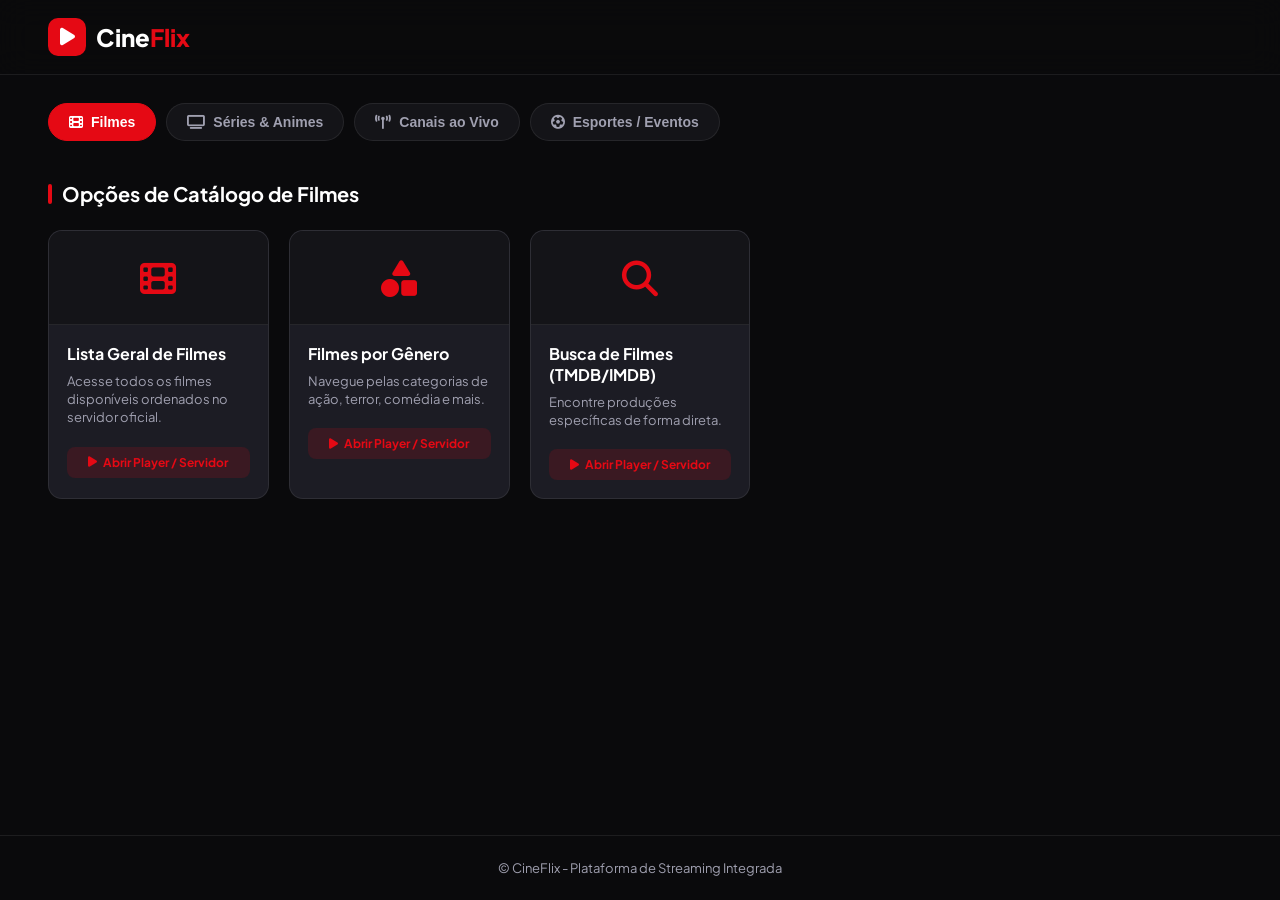
==== public/index.html @ 7e187c06 "Update index.html" ====
<!DOCTYPE html>
<html lang="pt-BR">
<head>
    <meta charset="UTF-8">
    <meta name="viewport" content="width=device-width, initial-scale=1.0">
    <title>CineFlix - Filmes, Séries e Canais</title>
    
    <link rel="preconnect" href="https://fonts.googleapis.com">
    <link rel="preconnect" href="https://fonts.gstatic.com" crossorigin>
    <link href="https://fonts.googleapis.com/css2?family=Plus+Jakarta+Sans:wght@300;400;500;600;700;800&display=swap" rel="stylesheet">
    <link rel="stylesheet" href="https://cdnjs.cloudflare.com/ajax/libs/font-awesome/6.4.0/css/all.min.css">

    <style>
        :root {
            --bg-primary: #0a0a0c;
            --bg-secondary: #141418;
            --bg-card: #1c1c24;
            --accent-red: #e50914;
            --text-main: #ffffff;
            --text-muted: #a0a0b0;
            --border-color: rgba(255, 255, 255, 0.08);
        }

        * { box-sizing: border-box; margin: 0; padding: 0; }

        body {
            font-family: 'Plus Jakarta Sans', sans-serif;
            background-color: var(--bg-primary);
            color: var(--text-main);
            min-height: 100vh;
            display: flex;
            flex-direction: column;
        }

        header {
            position: sticky;
            top: 0;
            z-index: 100;
            background: rgba(10, 10, 12, 0.9);
            backdrop-filter: blur(16px);
            border-bottom: 1px solid var(--border-color);
            padding: 16px 24px;
            display: flex;
            flex-direction: column;
            gap: 16px;
        }

        @media (min-width: 768px) {
            header { flex-direction: row; align-items: center; justify-content: space-between; padding: 18px 48px; }
        }

        .logo-container { display: flex; align-items: center; gap: 10px; cursor: pointer; }
        .logo-icon {
            background: var(--accent-red); color: white; width: 38px; height: 38px;
            border-radius: 10px; display: flex; align-items: center; justify-content: center; font-size: 20px;
        }
        .logo-text { font-size: 24px; font-weight: 800; color: #fff; }
        .logo-text span { color: var(--accent-red); }

        .nav-tabs-wrapper { padding: 20px 24px 0 24px; }
        @media (min-width: 768px) { .nav-tabs-wrapper { padding: 28px 48px 0 48px; } }

        .nav-tabs { display: flex; gap: 10px; overflow-x: auto; padding-bottom: 8px; scrollbar-width: none; }
        .tab-btn {
            background: var(--bg-secondary); border: 1px solid var(--border-color);
            color: var(--text-muted); padding: 10px 20px; border-radius: 30px;
            font-size: 14px; font-weight: 600; cursor: pointer; white-space: nowrap;
            display: flex; align-items: center; gap: 8px; transition: 0.2s;
        }
        .tab-btn:hover, .tab-btn.active { background: var(--accent-red); color: #fff; border-color: var(--accent-red); }

        main { flex: 1; padding: 24px; }
        @media (min-width: 768px) { main { padding: 32px 48px; } }

        .section-title { font-size: 20px; font-weight: 700; margin-bottom: 24px; display: flex; align-items: center; gap: 10px; }
        .section-title::before { content: ''; width: 4px; height: 20px; background: var(--accent-red); border-radius: 4px; }

        .content-grid { display: grid; grid-template-columns: repeat(auto-fill, minmax(220px, 1fr)); gap: 20px; }

        .player-card {
            background: var(--bg-card); border-radius: 14px; overflow: hidden;
            border: 1px solid var(--border-color); display: flex; flex-direction: column;
            text-decoration: none; transition: 0.3s;
        }
        .player-card:hover { transform: translateY(-6px); border-color: rgba(229, 9, 20, 0.5); box-shadow: 0 10px 25px rgba(229, 9, 20, 0.2); }

        .card-header-icon {
            background: var(--bg-secondary); padding: 24px; text-align: center;
            font-size: 36px; color: var(--accent-red); border-bottom: 1px solid var(--border-color);
        }

        .card-body { padding: 18px; display: flex; flex-direction: column; gap: 8px; flex: 1; }
        .card-title { font-size: 16px; font-weight: 700; color: #fff; }
        .card-desc { font-size: 13px; color: var(--text-muted); line-height: 1.4; }
        
        .action-badge {
            margin-top: 12px; background: rgba(229, 9, 20, 0.15); color: var(--accent-red);
            font-size: 12px; font-weight: 700; padding: 8px 12px; border-radius: 8px;
            text-align: center; display: flex; align-items: center; justify-content: center; gap: 6px;
        }

        footer { border-top: 1px solid var(--border-color); padding: 24px; text-align: center; color: var(--text-muted); font-size: 13px; }
    </style>
</head>
<body>

    <header>
        <div class="logo-container" onclick="mudarSecao('filmes')">
            <div class="logo-icon"><i class="fa-solid fa-play"></i></div>
            <div class="logo-text">Cine<span>Flix</span></div>
        </div>
    </header>

    <div class="nav-tabs-wrapper">
        <div class="nav-tabs">
            <button class="tab-btn active" id="btn-filmes" onclick="mudarSecao('filmes')"><i class="fa-solid fa-film"></i> Filmes</button>
            <button class="tab-btn" id="btn-series" onclick="mudarSecao('series')"><i class="fa-solid fa-tv"></i> Séries & Animes</button>
            <button class="tab-btn" id="btn-canais" onclick="mudarSecao('canais')"><i class="fa-solid fa-tower-broadcast"></i> Canais ao Vivo</button>
            <button class="tab-btn" id="btn-esportes" onclick="mudarSecao('esportes')"><i class="fa-solid fa-futbol"></i> Esportes / Eventos</button>
        </div>
    </div>

    <main>
        <h2 class="section-title" id="sectionTitle">Escolha o Catálogo de Filmes</h2>
        <div class="content-grid" id="gridContainer"></div>
    </main>

    <footer>
        <p>&copy; CineFlix - Plataforma de Streaming Integrada</p>
    </footer>

    <script>
        const dadosSite = {
            'filmes': [
                { titulo: "Lista Geral de Filmes", desc: "Acesse todos os filmes disponíveis ordenados no servidor oficial.", url: "https://superflixapi.pro/lista?category=filme", icone: "fa-film" },
                { titulo: "Filmes por Gênero", desc: "Navegue pelas categorias de ação, terror, comédia e mais.", url: "https://superflixapi.pro/lista?category=filme&type=generos", icone: "fa-shapes" },
                { titulo: "Busca de Filmes (TMDB/IMDB)", desc: "Encontre produções específicas de forma direta.", url: "https://superflixapi.pro/lista?category=pesquisa&q=filme", icone: "fa-magnifying-glass" }
            ],
            'series': [
                { titulo: "Lista Geral de Séries", desc: "Explore todas as séries e temporadas atualizadas.", url: "https://superflixapi.pro/lista?category=serie", icone: "fa-tv" },
                { titulo: "Catálogo de Animes", desc: "Os melhores animes com player integrado e episódios.", url: "https://superflixapi.pro/lista?category=anime", icone: "fa-dragon" },
                { titulo: "Doramas", desc: "Acesse a lista completa de doramas asiáticos.", url: "https://superflixapi.pro/lista?category=dorama", icone: "fa-masks-theater" }
            ],
            'canais': [
                { titulo: "Canais de TV ao Vivo", desc: "Grade completa de canais abertos e fechados.", url: "https://superflixapi.pro/lista?category=canais", icone: "fa-tower-broadcast" },
                { titulo: "Guia de Programação (XMLTV)", desc: "Confira o que está passando na grade atual.", url: "https://superflixapi.pro/lista?category=guia", icone: "fa-calendar-days" }
            ],
            'esportes': [
                { titulo: "Eventos Esportivos Ao Vivo", desc: "Futebol, campeonatos e partidas em tempo real com múltiplos players.", url: "https://superflixapi.pro/lista?category=eventos", icone: "fa-futbol" }
            ]
        };

        function mudarSecao(secao) {
            document.querySelectorAll('.tab-btn').forEach(b => b.classList.remove('active'));
            document.getElementById(`btn-${secao}`).classList.add('active');

            const grid = document.getElementById('gridContainer');
            const titulosSecao = {
                'filmes': 'Opções de Catálogo de Filmes',
                'series': 'Opções de Séries, Animes e Doramas',
                'canais': 'Opções de Canais de TV',
                'esportes': 'Opções de Esportes e Eventos'
            };
            
            document.getElementById('sectionTitle').innerText = titulosSecao[secao];
            grid.innerHTML = '';

            const lista = dadosSite[secao] || [];
            lista.forEach(item => {
                const card = document.createElement('a');
                card.className = 'player-card';
                card.href = item.url;
                card.target = '_blank';
                card.innerHTML = `
                    <div class="card-header-icon"><i class="fa-solid ${item.icone}"></i></div>
                    <div class="card-body">
                        <div class="card-title">${item.titulo}</div>
                        <div class="card-desc">${item.desc}</div>
                        <div class="action-badge"><i class="fa-solid fa-play"></i> Abrir Player / Servidor</div>
                    </div>
                `;
                grid.appendChild(card);
            });
        }

        mudarSecao('filmes');
    </script>
</body>
</html>
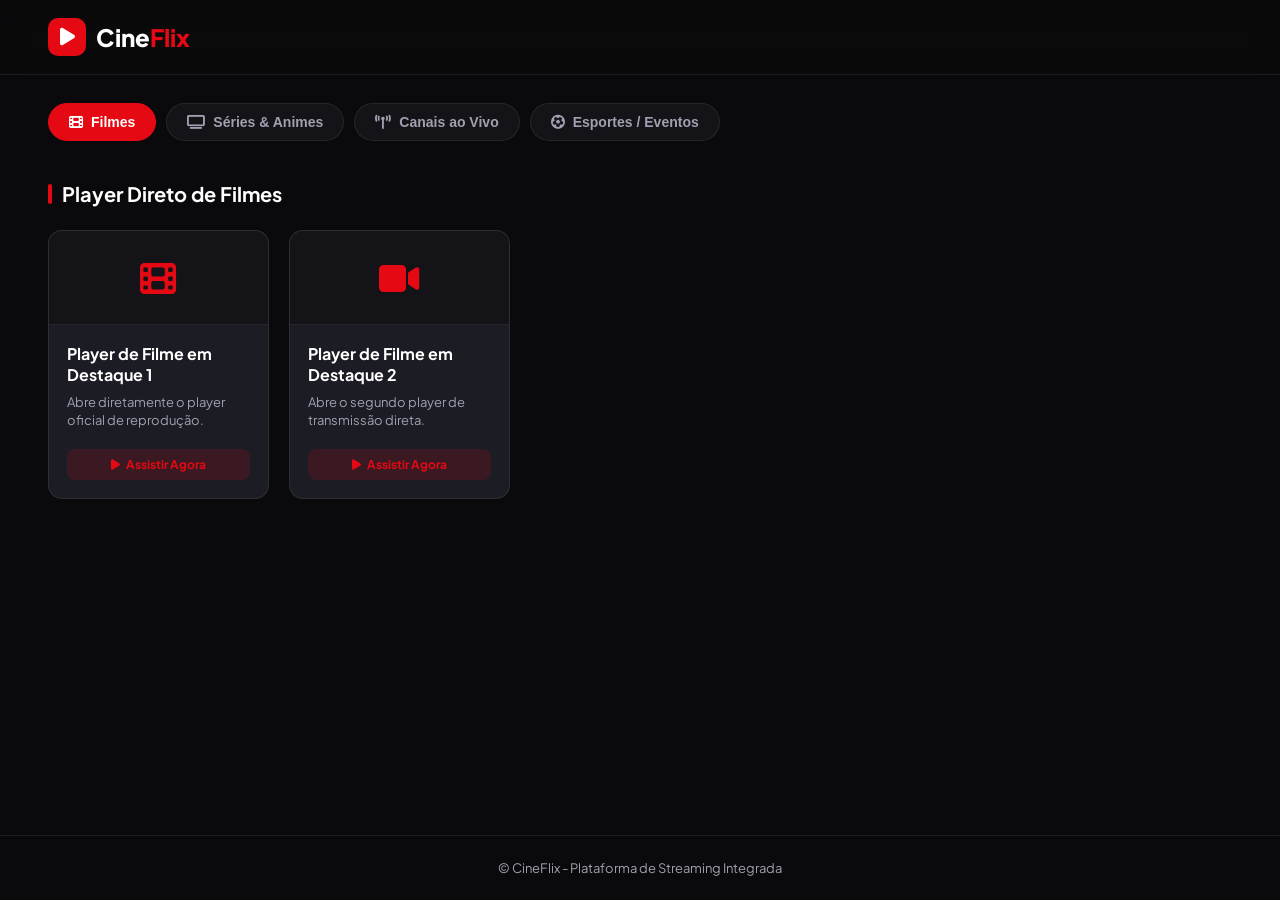
==== commit b1af231a: "Update index.html" ====
--- a/public/index.html
+++ b/public/index.html
@@ -121,7 +121,7 @@
     </div>
 
     <main>
-        <h2 class="section-title" id="sectionTitle">Escolha o Catálogo de Filmes</h2>
+        <h2 class="section-title" id="sectionTitle">Player Direto de Filmes</h2>
         <div class="content-grid" id="gridContainer"></div>
     </main>
 
@@ -132,21 +132,17 @@
     <script>
         const dadosSite = {
             'filmes': [
-                { titulo: "Lista Geral de Filmes", desc: "Acesse todos os filmes disponíveis ordenados no servidor oficial.", url: "https://superflixapi.pro/lista?category=filme", icone: "fa-film" },
-                { titulo: "Filmes por Gênero", desc: "Navegue pelas categorias de ação, terror, comédia e mais.", url: "https://superflixapi.pro/lista?category=filme&type=generos", icone: "fa-shapes" },
-                { titulo: "Busca de Filmes (TMDB/IMDB)", desc: "Encontre produções específicas de forma direta.", url: "https://superflixapi.pro/lista?category=pesquisa&q=filme", icone: "fa-magnifying-glass" }
+                { titulo: "Player de Filme em Destaque 1", desc: "Abre diretamente o player oficial de reprodução.", url: "https://superflixapi.pro/filme/tt0068646", icone: "fa-film" },
+                { titulo: "Player de Filme em Destaque 2", desc: "Abre o segundo player de transmissão direta.", url: "https://superflixapi.pro/filme/tt0111161", icone: "fa-video" }
             ],
             'series': [
-                { titulo: "Lista Geral de Séries", desc: "Explore todas as séries e temporadas atualizadas.", url: "https://superflixapi.pro/lista?category=serie", icone: "fa-tv" },
-                { titulo: "Catálogo de Animes", desc: "Os melhores animes com player integrado e episódios.", url: "https://superflixapi.pro/lista?category=anime", icone: "fa-dragon" },
-                { titulo: "Doramas", desc: "Acesse a lista completa de doramas asiáticos.", url: "https://superflixapi.pro/lista?category=dorama", icone: "fa-masks-theater" }
+                { titulo: "Player de Série / Episódio", desc: "Abre o player unificado de séries e temporadas.", url: "https://superflixapi.pro/serie/1396/1/1", icone: "fa-tv" }
             ],
             'canais': [
-                { titulo: "Canais de TV ao Vivo", desc: "Grade completa de canais abertos e fechados.", url: "https://superflixapi.pro/lista?category=canais", icone: "fa-tower-broadcast" },
-                { titulo: "Guia de Programação (XMLTV)", desc: "Confira o que está passando na grade atual.", url: "https://superflixapi.pro/lista?category=guia", icone: "fa-calendar-days" }
+                { titulo: "Canais ao Vivo (Acesso Direto)", desc: "Acessa a interface de transmissão ao vivo.", url: "https://superflixapi.pro/canal/1", icone: "fa-tower-broadcast" }
             ],
             'esportes': [
-                { titulo: "Eventos Esportivos Ao Vivo", desc: "Futebol, campeonatos e partidas em tempo real com múltiplos players.", url: "https://superflixapi.pro/lista?category=eventos", icone: "fa-futbol" }
+                { titulo: "Eventos Esportivos", desc: "Acessa a agenda de partidas e eventos ao vivo.", url: "https://superflixapi.pro/lista?category=eventos", icone: "fa-futbol" }
             ]
         };
 
@@ -156,10 +152,10 @@
 
             const grid = document.getElementById('gridContainer');
             const titulosSecao = {
-                'filmes': 'Opções de Catálogo de Filmes',
-                'series': 'Opções de Séries, Animes e Doramas',
-                'canais': 'Opções de Canais de TV',
-                'esportes': 'Opções de Esportes e Eventos'
+                'filmes': 'Player Direto de Filmes',
+                'series': 'Player Direto de Séries',
+                'canais': 'Player de Canais de TV',
+                'esportes': 'Transmissões e Esportes'
             };
             
             document.getElementById('sectionTitle').innerText = titulosSecao[secao];
@@ -176,7 +172,7 @@
                     <div class="card-body">
                         <div class="card-title">${item.titulo}</div>
                         <div class="card-desc">${item.desc}</div>
-                        <div class="action-badge"><i class="fa-solid fa-play"></i> Abrir Player / Servidor</div>
+                        <div class="action-badge"><i class="fa-solid fa-play"></i> Assistir Agora</div>
                     </div>
                 `;
                 grid.appendChild(card);
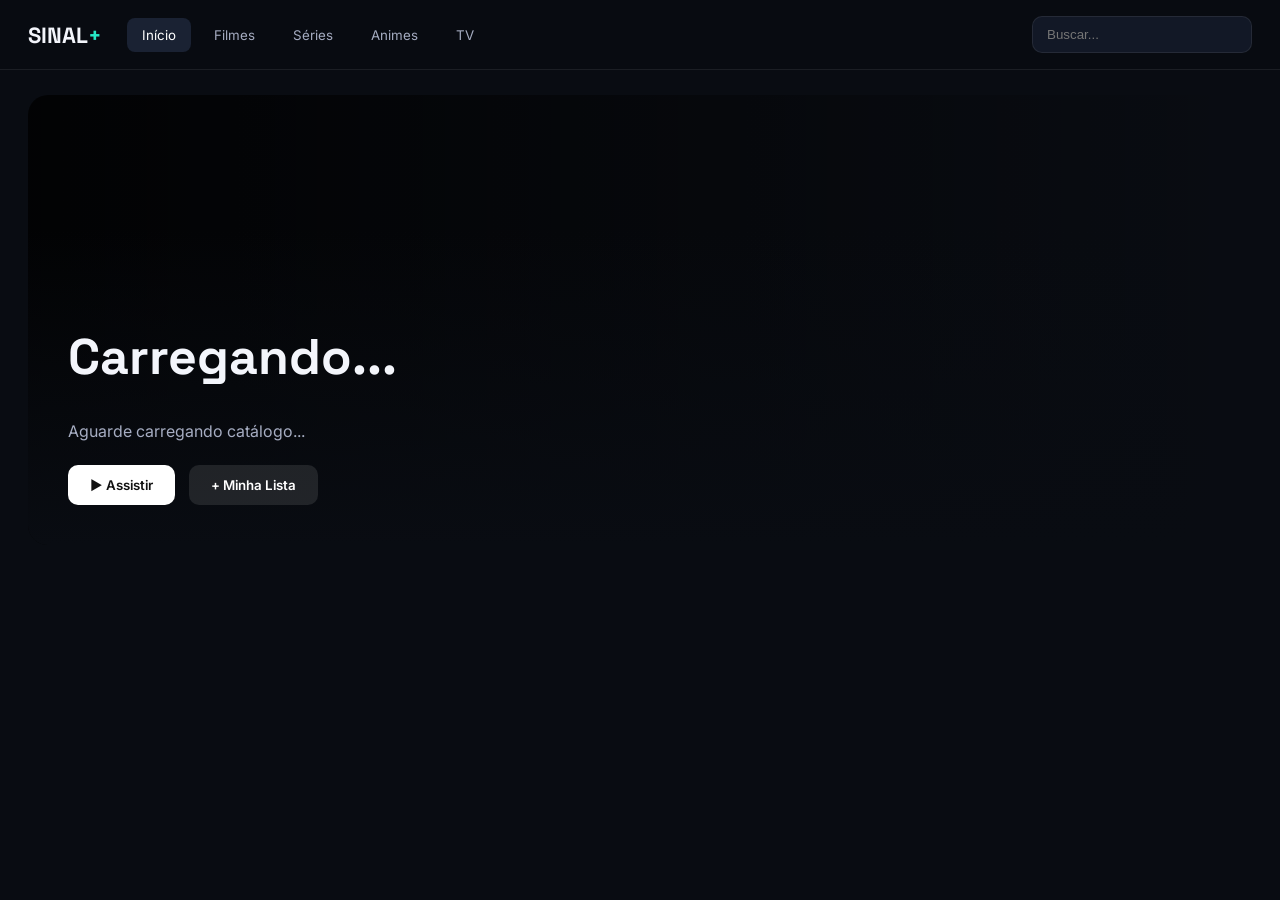
==== commit c099ef02: "Update index.html" ====
--- a/public/index.html
+++ b/public/index.html
@@ -1,185 +1,309 @@
 <!DOCTYPE html>
 <html lang="pt-BR">
 <head>
-    <meta charset="UTF-8">
-    <meta name="viewport" content="width=device-width, initial-scale=1.0">
-    <title>CineFlix - Filmes, Séries e Canais</title>
-    
-    <link rel="preconnect" href="https://fonts.googleapis.com">
-    <link rel="preconnect" href="https://fonts.gstatic.com" crossorigin>
-    <link href="https://fonts.googleapis.com/css2?family=Plus+Jakarta+Sans:wght@300;400;500;600;700;800&display=swap" rel="stylesheet">
-    <link rel="stylesheet" href="https://cdnjs.cloudflare.com/ajax/libs/font-awesome/6.4.0/css/all.min.css">
-
-    <style>
-        :root {
-            --bg-primary: #0a0a0c;
-            --bg-secondary: #141418;
-            --bg-card: #1c1c24;
-            --accent-red: #e50914;
-            --text-main: #ffffff;
-            --text-muted: #a0a0b0;
-            --border-color: rgba(255, 255, 255, 0.08);
-        }
-
-        * { box-sizing: border-box; margin: 0; padding: 0; }
-
-        body {
-            font-family: 'Plus Jakarta Sans', sans-serif;
-            background-color: var(--bg-primary);
-            color: var(--text-main);
-            min-height: 100vh;
-            display: flex;
-            flex-direction: column;
-        }
-
-        header {
-            position: sticky;
-            top: 0;
-            z-index: 100;
-            background: rgba(10, 10, 12, 0.9);
-            backdrop-filter: blur(16px);
-            border-bottom: 1px solid var(--border-color);
-            padding: 16px 24px;
-            display: flex;
-            flex-direction: column;
-            gap: 16px;
-        }
-
-        @media (min-width: 768px) {
-            header { flex-direction: row; align-items: center; justify-content: space-between; padding: 18px 48px; }
-        }
-
-        .logo-container { display: flex; align-items: center; gap: 10px; cursor: pointer; }
-        .logo-icon {
-            background: var(--accent-red); color: white; width: 38px; height: 38px;
-            border-radius: 10px; display: flex; align-items: center; justify-content: center; font-size: 20px;
-        }
-        .logo-text { font-size: 24px; font-weight: 800; color: #fff; }
-        .logo-text span { color: var(--accent-red); }
-
-        .nav-tabs-wrapper { padding: 20px 24px 0 24px; }
-        @media (min-width: 768px) { .nav-tabs-wrapper { padding: 28px 48px 0 48px; } }
-
-        .nav-tabs { display: flex; gap: 10px; overflow-x: auto; padding-bottom: 8px; scrollbar-width: none; }
-        .tab-btn {
-            background: var(--bg-secondary); border: 1px solid var(--border-color);
-            color: var(--text-muted); padding: 10px 20px; border-radius: 30px;
-            font-size: 14px; font-weight: 600; cursor: pointer; white-space: nowrap;
-            display: flex; align-items: center; gap: 8px; transition: 0.2s;
-        }
-        .tab-btn:hover, .tab-btn.active { background: var(--accent-red); color: #fff; border-color: var(--accent-red); }
-
-        main { flex: 1; padding: 24px; }
-        @media (min-width: 768px) { main { padding: 32px 48px; } }
-
-        .section-title { font-size: 20px; font-weight: 700; margin-bottom: 24px; display: flex; align-items: center; gap: 10px; }
-        .section-title::before { content: ''; width: 4px; height: 20px; background: var(--accent-red); border-radius: 4px; }
-
-        .content-grid { display: grid; grid-template-columns: repeat(auto-fill, minmax(220px, 1fr)); gap: 20px; }
-
-        .player-card {
-            background: var(--bg-card); border-radius: 14px; overflow: hidden;
-            border: 1px solid var(--border-color); display: flex; flex-direction: column;
-            text-decoration: none; transition: 0.3s;
-        }
-        .player-card:hover { transform: translateY(-6px); border-color: rgba(229, 9, 20, 0.5); box-shadow: 0 10px 25px rgba(229, 9, 20, 0.2); }
-
-        .card-header-icon {
-            background: var(--bg-secondary); padding: 24px; text-align: center;
-            font-size: 36px; color: var(--accent-red); border-bottom: 1px solid var(--border-color);
-        }
-
-        .card-body { padding: 18px; display: flex; flex-direction: column; gap: 8px; flex: 1; }
-        .card-title { font-size: 16px; font-weight: 700; color: #fff; }
-        .card-desc { font-size: 13px; color: var(--text-muted); line-height: 1.4; }
-        
-        .action-badge {
-            margin-top: 12px; background: rgba(229, 9, 20, 0.15); color: var(--accent-red);
-            font-size: 12px; font-weight: 700; padding: 8px 12px; border-radius: 8px;
-            text-align: center; display: flex; align-items: center; justify-content: center; gap: 6px;
-        }
-
-        footer { border-top: 1px solid var(--border-color); padding: 24px; text-align: center; color: var(--text-muted); font-size: 13px; }
-    </style>
+<meta charset="UTF-8">
+<meta name="viewport" content="width=device-width, initial-scale=1.0">
+
+<title>SINAL+ Streaming</title>
+
+<link href="https://fonts.googleapis.com/css2?family=Inter:wght@400;500;600;700&family=Space+Grotesk:wght@600;700&display=swap" rel="stylesheet">
+
+<style>
+:root{
+--bg:#090c12;
+--surface:#121826;
+--surface2:#1a2233;
+--text:#f3f5fb;
+--muted:#a6adc2;
+--violet:#7b61ff;
+--cyan:#26e8c5;
+--red:#ff4d5e;
+}
+
+*{
+box-sizing:border-box;
+margin:0;
+padding:0;
+}
+
+body{
+background:var(--bg);
+color:var(--text);
+font-family:Inter,sans-serif;
+min-height:100vh;
+overflow-x:hidden;
+}
+
+button{
+cursor:pointer;
+border:0;
+font-family:inherit;
+}
+
+header{
+height:70px;
+display:flex;
+align-items:center;
+padding:0 28px;
+gap:25px;
+position:sticky;
+top:0;
+z-index:20;
+background:rgba(9,12,18,.85);
+backdrop-filter:blur(15px);
+border-bottom:1px solid rgba(255,255,255,.08);
+}
+
+.logo{
+font-family:Space Grotesk;
+font-size:22px;
+font-weight:700;
+}
+
+.logo span{
+color:var(--cyan);
+}
+
+nav{
+display:flex;
+gap:8px;
+flex:1;
+}
+
+.tab{
+background:none;
+color:var(--muted);
+padding:9px 15px;
+border-radius:8px;
+}
+
+.tab.active,
+.tab:hover{
+background:var(--surface2);
+color:white;
+}
+
+.search{
+width:220px;
+background:var(--surface);
+border:1px solid rgba(255,255,255,.08);
+padding:10px 14px;
+border-radius:10px;
+color:white;
+outline:none;
+}
+
+
+.hero{
+margin:25px 28px;
+height:450px;
+border-radius:20px;
+overflow:hidden;
+position:relative;
+background-size:cover;
+background-position:center;
+display:flex;
+align-items:end;
+}
+
+.hero::after{
+content:"";
+position:absolute;
+inset:0;
+background:
+linear-gradient(0deg,var(--bg),transparent 70%),
+linear-gradient(90deg,rgba(0,0,0,.8),transparent);
+}
+
+.hero-content{
+position:relative;
+z-index:2;
+padding:40px;
+max-width:650px;
+}
+
+.hero h1{
+font-family:Space Grotesk;
+font-size:50px;
+margin-bottom:15px;
+}
+
+.meta{
+color:var(--muted);
+display:flex;
+gap:12px;
+margin-bottom:15px;
+}
+
+.description{
+color:var(--muted);
+line-height:1.6;
+}
+
+.btn{
+margin-top:20px;
+padding:12px 22px;
+border-radius:10px;
+font-weight:600;
+}
+
+.play{
+background:white;
+color:#111;
+}
+
+.info{
+background:rgba(255,255,255,.1);
+color:white;
+margin-left:10px;
+}
+
+
+.section{
+margin-top:35px;
+}
+
+.title{
+font-size:20px;
+font-weight:600;
+padding:0 28px;
+margin-bottom:15px;
+}
+
+
+.row{
+display:flex;
+gap:16px;
+overflow-x:auto;
+padding:0 28px;
+}
+
+
+.card{
+min-width:150px;
+height:225px;
+border-radius:12px;
+overflow:hidden;
+background:var(--surface);
+position:relative;
+cursor:pointer;
+transition:.25s;
+background-size:cover;
+background-position:center;
+}
+
+.card:hover{
+transform:translateY(-7px);
+}
+
+
+.card-info{
+position:absolute;
+bottom:0;
+width:100%;
+padding:12px;
+background:linear-gradient(transparent,rgba(0,0,0,.9));
+}
+
+.card h3{
+font-size:14px;
+}
+
+
+.badge{
+position:absolute;
+top:10px;
+left:10px;
+background:rgba(0,0,0,.6);
+padding:4px 8px;
+border-radius:6px;
+font-size:11px;
+}
+
+
+@media(max-width:700px){
+
+header{
+padding:0 15px;
+}
+
+.logo{
+display:none;
+}
+
+.search{
+width:130px;
+}
+
+.hero{
+margin:15px;
+height:360px;
+}
+
+.hero h1{
+font-size:35px;
+}
+
+.hero-content{
+padding:25px;
+}
+
+.card{
+min-width:120px;
+height:180px;
+}
+
+}
+</style>
+
 </head>
+
 <body>
 
-    <header>
-        <div class="logo-container" onclick="mudarSecao('filmes')">
-            <div class="logo-icon"><i class="fa-solid fa-play"></i></div>
-            <div class="logo-text">Cine<span>Flix</span></div>
-        </div>
-    </header>
-
-    <div class="nav-tabs-wrapper">
-        <div class="nav-tabs">
-            <button class="tab-btn active" id="btn-filmes" onclick="mudarSecao('filmes')"><i class="fa-solid fa-film"></i> Filmes</button>
-            <button class="tab-btn" id="btn-series" onclick="mudarSecao('series')"><i class="fa-solid fa-tv"></i> Séries & Animes</button>
-            <button class="tab-btn" id="btn-canais" onclick="mudarSecao('canais')"><i class="fa-solid fa-tower-broadcast"></i> Canais ao Vivo</button>
-            <button class="tab-btn" id="btn-esportes" onclick="mudarSecao('esportes')"><i class="fa-solid fa-futbol"></i> Esportes / Eventos</button>
-        </div>
-    </div>
-
-    <main>
-        <h2 class="section-title" id="sectionTitle">Player Direto de Filmes</h2>
-        <div class="content-grid" id="gridContainer"></div>
-    </main>
-
-    <footer>
-        <p>&copy; CineFlix - Plataforma de Streaming Integrada</p>
-    </footer>
-
-    <script>
-        const dadosSite = {
-            'filmes': [
-                { titulo: "Player de Filme em Destaque 1", desc: "Abre diretamente o player oficial de reprodução.", url: "https://superflixapi.pro/filme/tt0068646", icone: "fa-film" },
-                { titulo: "Player de Filme em Destaque 2", desc: "Abre o segundo player de transmissão direta.", url: "https://superflixapi.pro/filme/tt0111161", icone: "fa-video" }
-            ],
-            'series': [
-                { titulo: "Player de Série / Episódio", desc: "Abre o player unificado de séries e temporadas.", url: "https://superflixapi.pro/serie/1396/1/1", icone: "fa-tv" }
-            ],
-            'canais': [
-                { titulo: "Canais ao Vivo (Acesso Direto)", desc: "Acessa a interface de transmissão ao vivo.", url: "https://superflixapi.pro/canal/1", icone: "fa-tower-broadcast" }
-            ],
-            'esportes': [
-                { titulo: "Eventos Esportivos", desc: "Acessa a agenda de partidas e eventos ao vivo.", url: "https://superflixapi.pro/lista?category=eventos", icone: "fa-futbol" }
-            ]
-        };
-
-        function mudarSecao(secao) {
-            document.querySelectorAll('.tab-btn').forEach(b => b.classList.remove('active'));
-            document.getElementById(`btn-${secao}`).classList.add('active');
-
-            const grid = document.getElementById('gridContainer');
-            const titulosSecao = {
-                'filmes': 'Player Direto de Filmes',
-                'series': 'Player Direto de Séries',
-                'canais': 'Player de Canais de TV',
-                'esportes': 'Transmissões e Esportes'
-            };
-            
-            document.getElementById('sectionTitle').innerText = titulosSecao[secao];
-            grid.innerHTML = '';
-
-            const lista = dadosSite[secao] || [];
-            lista.forEach(item => {
-                const card = document.createElement('a');
-                card.className = 'player-card';
-                card.href = item.url;
-                card.target = '_blank';
-                card.innerHTML = `
-                    <div class="card-header-icon"><i class="fa-solid ${item.icone}"></i></div>
-                    <div class="card-body">
-                        <div class="card-title">${item.titulo}</div>
-                        <div class="card-desc">${item.desc}</div>
-                        <div class="action-badge"><i class="fa-solid fa-play"></i> Assistir Agora</div>
-                    </div>
-                `;
-                grid.appendChild(card);
-            });
-        }
-
-        mudarSecao('filmes');
-    </script>
-</body>
-</html>
+<header>
+
+<div class="logo">
+SINAL<span>+</span>
+</div>
+
+<nav>
+<button class="tab active">Início</button>
+<button class="tab">Filmes</button>
+<button class="tab">Séries</button>
+<button class="tab">Animes</button>
+<button class="tab">TV</button>
+</nav>
+
+<input class="search" placeholder="Buscar...">
+
+</header>
+
+
+<section class="hero" id="hero">
+
+<div class="hero-content">
+
+<h1 id="heroTitle">
+Carregando...
+</h1>
+
+<div class="meta" id="heroMeta"></div>
+
+<p class="description" id="heroDesc">
+Aguarde carregando catálogo...
+</p>
+
+<button class="btn play">
+▶ Assistir
+</button>
+
+<button class="btn info">
++ Minha Lista
+</button>
+
+</div>
+
+</section>
+
+
+<main id="content"></main>
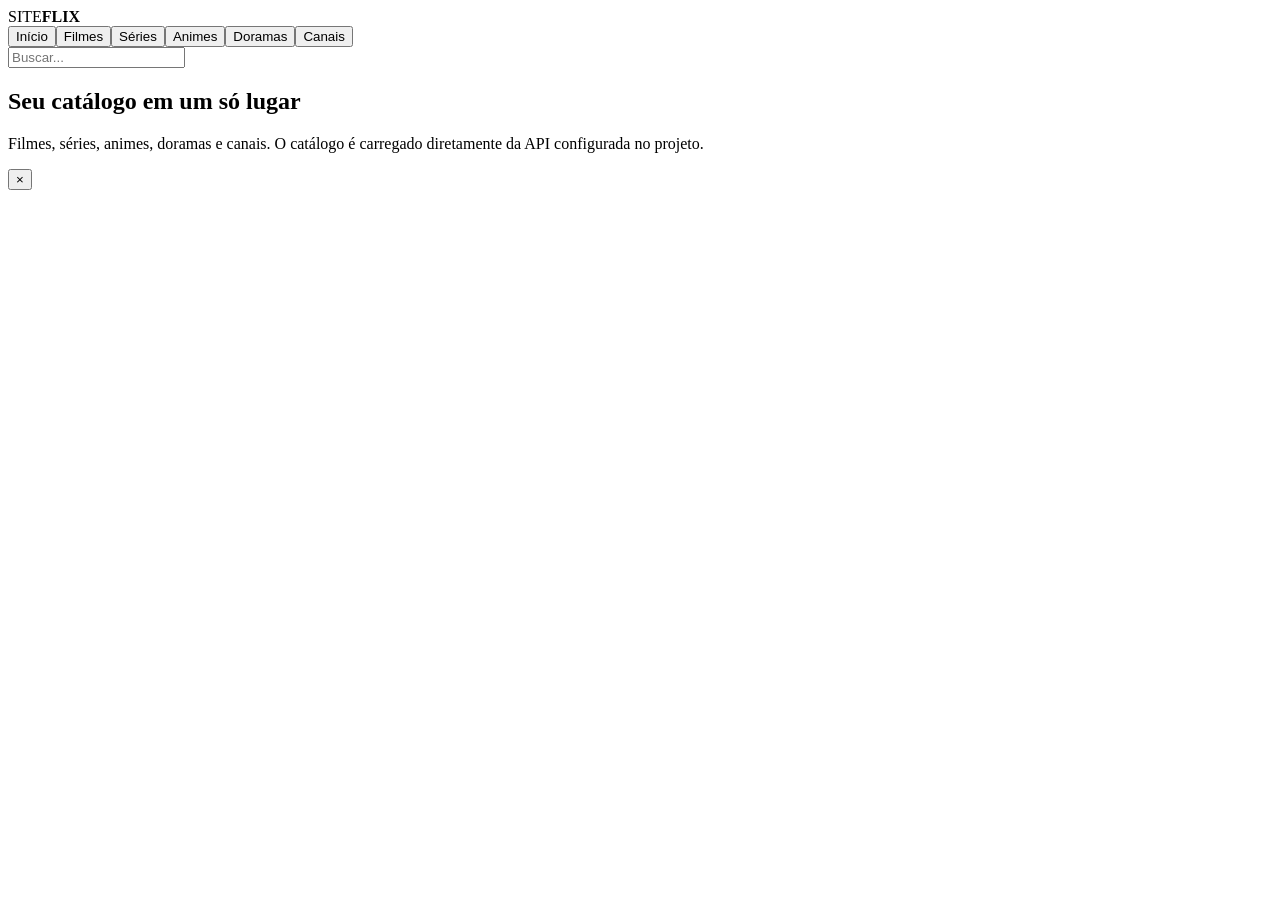
==== commit ac64193c: "fix: rebuild catalog frontend and API integration" ====
--- a/public/index.html
+++ b/public/index.html
@@ -1,309 +1 @@
-<!DOCTYPE html>
-<html lang="pt-BR">
-<head>
-<meta charset="UTF-8">
-<meta name="viewport" content="width=device-width, initial-scale=1.0">
-
-<title>SINAL+ Streaming</title>
-
-<link href="https://fonts.googleapis.com/css2?family=Inter:wght@400;500;600;700&family=Space+Grotesk:wght@600;700&display=swap" rel="stylesheet">
-
-<style>
-:root{
---bg:#090c12;
---surface:#121826;
---surface2:#1a2233;
---text:#f3f5fb;
---muted:#a6adc2;
---violet:#7b61ff;
---cyan:#26e8c5;
---red:#ff4d5e;
-}
-
-*{
-box-sizing:border-box;
-margin:0;
-padding:0;
-}
-
-body{
-background:var(--bg);
-color:var(--text);
-font-family:Inter,sans-serif;
-min-height:100vh;
-overflow-x:hidden;
-}
-
-button{
-cursor:pointer;
-border:0;
-font-family:inherit;
-}
-
-header{
-height:70px;
-display:flex;
-align-items:center;
-padding:0 28px;
-gap:25px;
-position:sticky;
-top:0;
-z-index:20;
-background:rgba(9,12,18,.85);
-backdrop-filter:blur(15px);
-border-bottom:1px solid rgba(255,255,255,.08);
-}
-
-.logo{
-font-family:Space Grotesk;
-font-size:22px;
-font-weight:700;
-}
-
-.logo span{
-color:var(--cyan);
-}
-
-nav{
-display:flex;
-gap:8px;
-flex:1;
-}
-
-.tab{
-background:none;
-color:var(--muted);
-padding:9px 15px;
-border-radius:8px;
-}
-
-.tab.active,
-.tab:hover{
-background:var(--surface2);
-color:white;
-}
-
-.search{
-width:220px;
-background:var(--surface);
-border:1px solid rgba(255,255,255,.08);
-padding:10px 14px;
-border-radius:10px;
-color:white;
-outline:none;
-}
-
-
-.hero{
-margin:25px 28px;
-height:450px;
-border-radius:20px;
-overflow:hidden;
-position:relative;
-background-size:cover;
-background-position:center;
-display:flex;
-align-items:end;
-}
-
-.hero::after{
-content:"";
-position:absolute;
-inset:0;
-background:
-linear-gradient(0deg,var(--bg),transparent 70%),
-linear-gradient(90deg,rgba(0,0,0,.8),transparent);
-}
-
-.hero-content{
-position:relative;
-z-index:2;
-padding:40px;
-max-width:650px;
-}
-
-.hero h1{
-font-family:Space Grotesk;
-font-size:50px;
-margin-bottom:15px;
-}
-
-.meta{
-color:var(--muted);
-display:flex;
-gap:12px;
-margin-bottom:15px;
-}
-
-.description{
-color:var(--muted);
-line-height:1.6;
-}
-
-.btn{
-margin-top:20px;
-padding:12px 22px;
-border-radius:10px;
-font-weight:600;
-}
-
-.play{
-background:white;
-color:#111;
-}
-
-.info{
-background:rgba(255,255,255,.1);
-color:white;
-margin-left:10px;
-}
-
-
-.section{
-margin-top:35px;
-}
-
-.title{
-font-size:20px;
-font-weight:600;
-padding:0 28px;
-margin-bottom:15px;
-}
-
-
-.row{
-display:flex;
-gap:16px;
-overflow-x:auto;
-padding:0 28px;
-}
-
-
-.card{
-min-width:150px;
-height:225px;
-border-radius:12px;
-overflow:hidden;
-background:var(--surface);
-position:relative;
-cursor:pointer;
-transition:.25s;
-background-size:cover;
-background-position:center;
-}
-
-.card:hover{
-transform:translateY(-7px);
-}
-
-
-.card-info{
-position:absolute;
-bottom:0;
-width:100%;
-padding:12px;
-background:linear-gradient(transparent,rgba(0,0,0,.9));
-}
-
-.card h3{
-font-size:14px;
-}
-
-
-.badge{
-position:absolute;
-top:10px;
-left:10px;
-background:rgba(0,0,0,.6);
-padding:4px 8px;
-border-radius:6px;
-font-size:11px;
-}
-
-
-@media(max-width:700px){
-
-header{
-padding:0 15px;
-}
-
-.logo{
-display:none;
-}
-
-.search{
-width:130px;
-}
-
-.hero{
-margin:15px;
-height:360px;
-}
-
-.hero h1{
-font-size:35px;
-}
-
-.hero-content{
-padding:25px;
-}
-
-.card{
-min-width:120px;
-height:180px;
-}
-
-}
-</style>
-
-</head>
-
-<body>
-
-<header>
-
-<div class="logo">
-SINAL<span>+</span>
-</div>
-
-<nav>
-<button class="tab active">Início</button>
-<button class="tab">Filmes</button>
-<button class="tab">Séries</button>
-<button class="tab">Animes</button>
-<button class="tab">TV</button>
-</nav>
-
-<input class="search" placeholder="Buscar...">
-
-</header>
-
-
-<section class="hero" id="hero">
-
-<div class="hero-content">
-
-<h1 id="heroTitle">
-Carregando...
-</h1>
-
-<div class="meta" id="heroMeta"></div>
-
-<p class="description" id="heroDesc">
-Aguarde carregando catálogo...
-</p>
-
-<button class="btn play">
-▶ Assistir
-</button>
-
-<button class="btn info">
-+ Minha Lista
-</button>
-
-</div>
-
-</section>
-
-
-<main id="content"></main>
+<!doctype html><html lang="pt-BR"><head><meta charset="utf-8"><meta name="viewport" content="width=device-width,initial-scale=1"><title>SiteFlix</title><link rel="stylesheet" href="/styles.css"></head><body><header><div class="logo">SITE<b>FLIX</b></div><nav><button data-category="home">Início</button><button data-category="filme">Filmes</button><button data-category="serie">Séries</button><button data-category="anime">Animes</button><button data-category="dorama">Doramas</button><button data-category="canais">Canais</button></nav><input id="search" class="search" placeholder="Buscar..."></header><section class="hero"><div><h1>Seu catálogo em um só lugar</h1><p>Filmes, séries, animes, doramas e canais. O catálogo é carregado diretamente da API configurada no projeto.</p></div></section><main id="content"></main><div id="modal" class="modal"><div class="modal-box"><button id="closeModal" class="close">×</button><div id="modalBody"></div></div></div><script src="/app.js"></script></body></html>
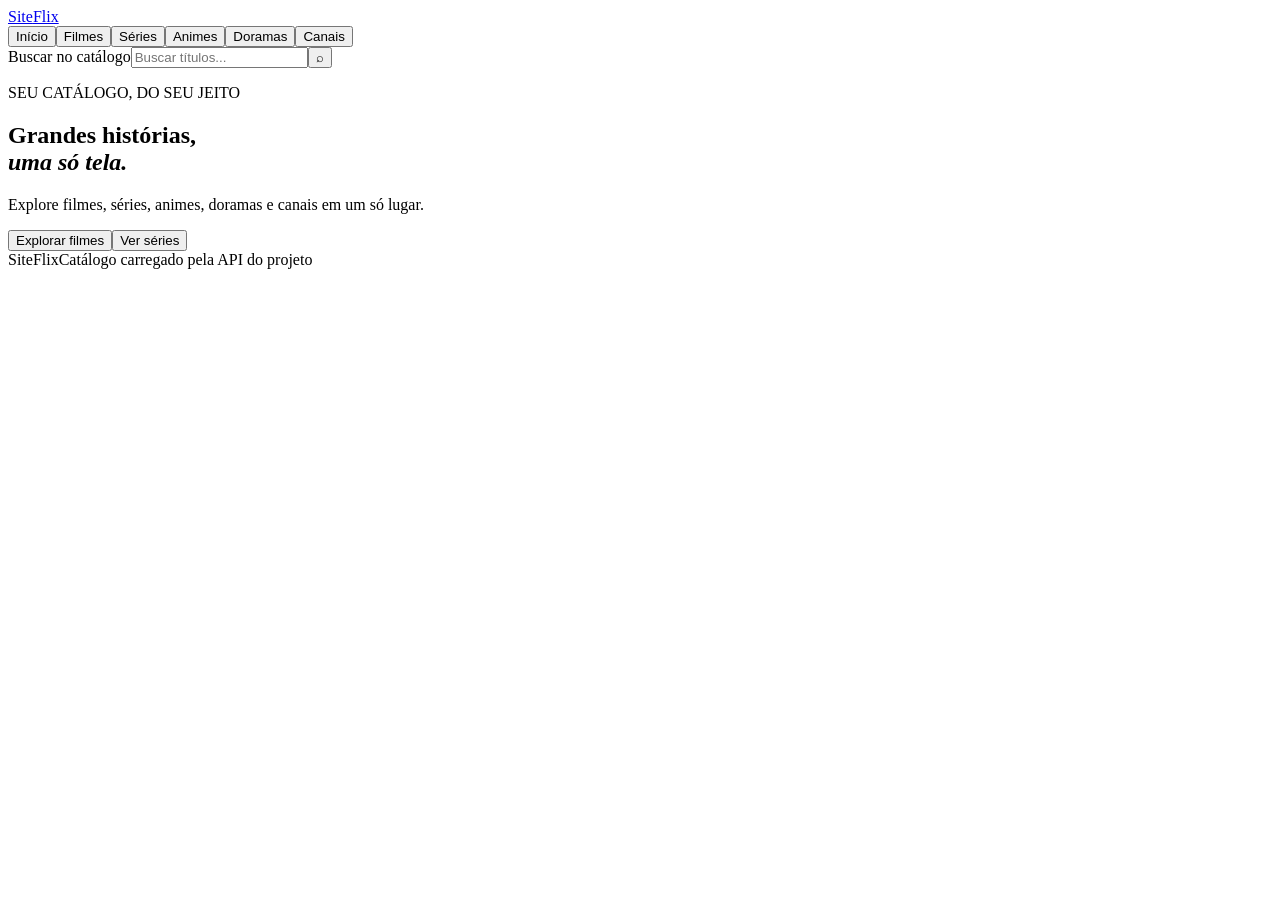
==== commit 50582e9f: "Redesign SiteFlix streaming interface" ====
--- a/public/index.html
+++ b/public/index.html
@@ -1 +1,26 @@
-<!doctype html><html lang="pt-BR"><head><meta charset="utf-8"><meta name="viewport" content="width=device-width,initial-scale=1"><title>SiteFlix</title><link rel="stylesheet" href="/styles.css"></head><body><header><div class="logo">SITE<b>FLIX</b></div><nav><button data-category="home">Início</button><button data-category="filme">Filmes</button><button data-category="serie">Séries</button><button data-category="anime">Animes</button><button data-category="dorama">Doramas</button><button data-category="canais">Canais</button></nav><input id="search" class="search" placeholder="Buscar..."></header><section class="hero"><div><h1>Seu catálogo em um só lugar</h1><p>Filmes, séries, animes, doramas e canais. O catálogo é carregado diretamente da API configurada no projeto.</p></div></section><main id="content"></main><div id="modal" class="modal"><div class="modal-box"><button id="closeModal" class="close">×</button><div id="modalBody"></div></div></div><script src="/app.js"></script></body></html>+<!doctype html>
+<html lang="pt-BR">
+<head>
+  <meta charset="utf-8">
+  <meta name="viewport" content="width=device-width,initial-scale=1,viewport-fit=cover">
+  <meta name="theme-color" content="#080911">
+  <meta name="description" content="SiteFlix: seu catálogo de filmes, séries, animes, doramas e canais.">
+  <title>SiteFlix — streaming</title>
+  <link rel="stylesheet" href="/styles.css">
+</head>
+<body>
+  <header class="topbar">
+    <a class="brand" href="/" aria-label="SiteFlix início"><span>Site</span>Flix</a>
+    <nav class="main-nav" aria-label="Navegação principal">
+      <button data-category="home">Início</button><button data-category="filme">Filmes</button><button data-category="serie">Séries</button><button data-category="anime">Animes</button><button data-category="dorama">Doramas</button><button data-category="canais">Canais</button>
+    </nav>
+    <form class="search-form" id="searchForm"><label class="sr-only" for="search">Buscar no catálogo</label><input id="search" autocomplete="off" placeholder="Buscar títulos..."><button aria-label="Pesquisar" type="submit">⌕</button></form>
+  </header>
+  <main>
+    <section class="hero" id="hero"><div class="hero-copy"><p class="eyebrow">SEU CATÁLOGO, DO SEU JEITO</p><h1>Grandes histórias,<br><em>uma só tela.</em></h1><p class="hero-subtitle">Explore filmes, séries, animes, doramas e canais em um só lugar.</p><div class="hero-actions"><button class="button button-primary" data-category="filme">Explorar filmes</button><button class="button button-ghost" data-category="serie">Ver séries</button></div></div><div class="hero-art" aria-hidden="true"><div class="orb orb-one"></div><div class="orb orb-two"></div><div class="hero-grid"></div></div></section>
+    <div id="content" aria-live="polite"></div>
+  </main>
+  <footer><span class="brand small"><span>Site</span>Flix</span><span>Catálogo carregado pela API do projeto</span></footer>
+  <script src="/app.js?v=20260918"></script>
+</body>
+</html>
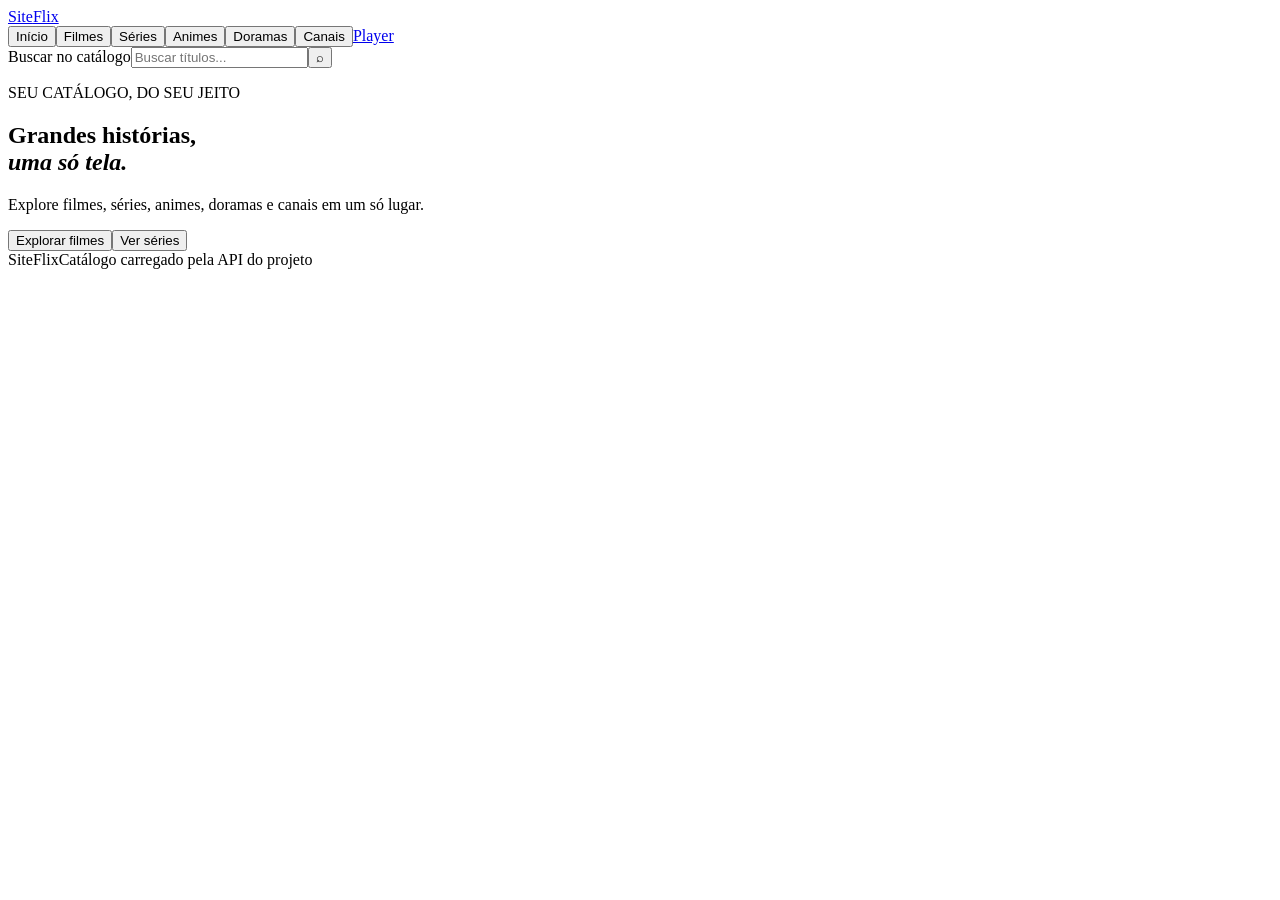
==== commit af2965f8: "Polish SiteFlix catalog and player UI" ====
--- a/public/index.html
+++ b/public/index.html
@@ -12,7 +12,7 @@
   <header class="topbar">
     <a class="brand" href="/" aria-label="SiteFlix início"><span>Site</span>Flix</a>
     <nav class="main-nav" aria-label="Navegação principal">
-      <button data-category="home">Início</button><button data-category="filme">Filmes</button><button data-category="serie">Séries</button><button data-category="anime">Animes</button><button data-category="dorama">Doramas</button><button data-category="canais">Canais</button>
+      <button data-category="home">Início</button><button data-category="filme">Filmes</button><button data-category="serie">Séries</button><button data-category="anime">Animes</button><button data-category="dorama">Doramas</button><button data-category="canais">Canais</button><a class="nav-player" href="/player.html">Player</a>
     </nav>
     <form class="search-form" id="searchForm"><label class="sr-only" for="search">Buscar no catálogo</label><input id="search" autocomplete="off" placeholder="Buscar títulos..."><button aria-label="Pesquisar" type="submit">⌕</button></form>
   </header>
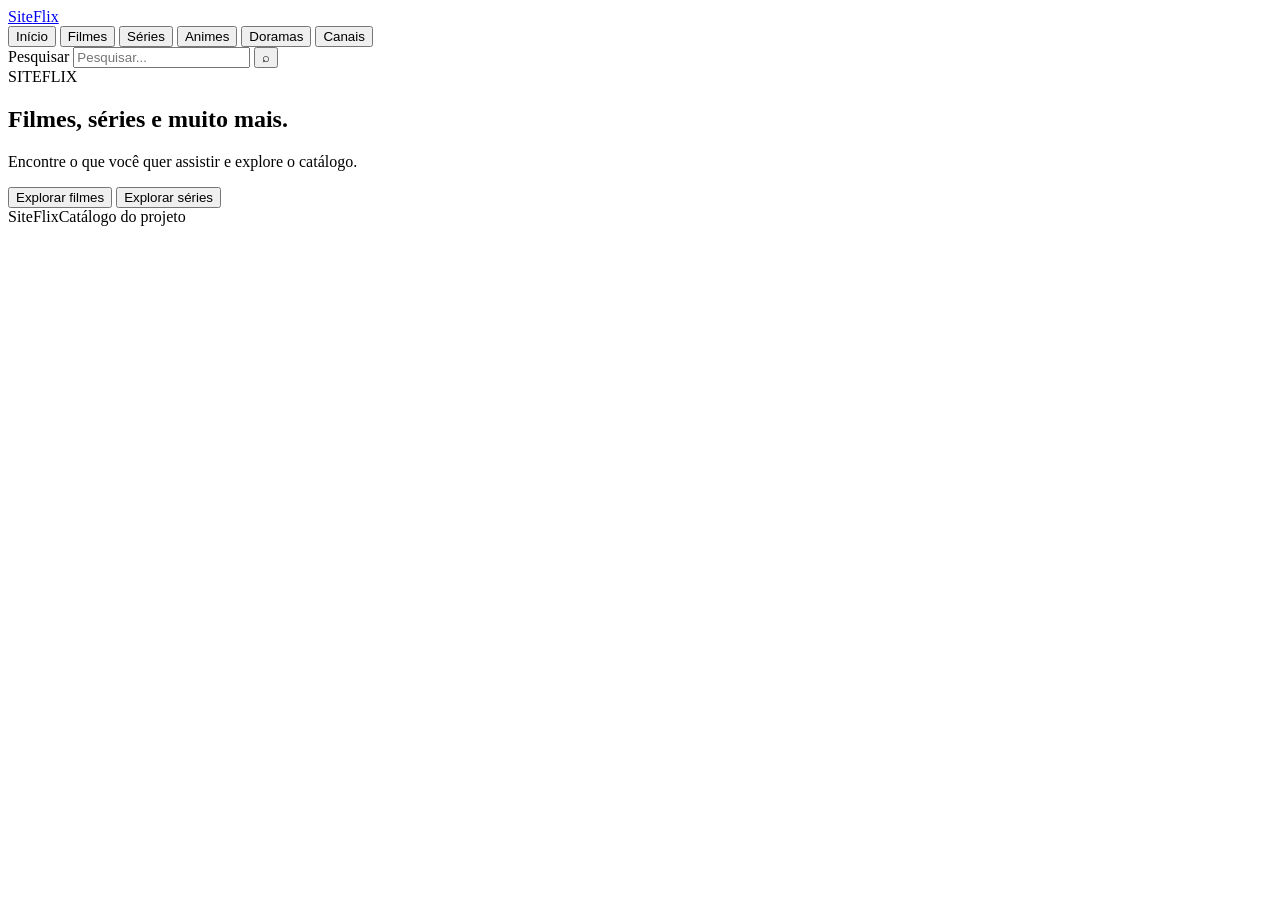
==== commit 6f922aec: "refactor: redesign SiteFlix layout" ====
--- a/public/index.html
+++ b/public/index.html
@@ -3,24 +3,48 @@
 <head>
   <meta charset="utf-8">
   <meta name="viewport" content="width=device-width,initial-scale=1,viewport-fit=cover">
-  <meta name="theme-color" content="#080911">
-  <meta name="description" content="SiteFlix: seu catálogo de filmes, séries, animes, doramas e canais.">
-  <title>SiteFlix — streaming</title>
-  <link rel="stylesheet" href="/styles.css">
+  <meta name="theme-color" content="#090909">
+  <meta name="description" content="SiteFlix — filmes, séries, animes, doramas e canais.">
+  <title>SiteFlix</title>
+  <link rel="stylesheet" href="/styles.css?v=20260918">
 </head>
 <body>
   <header class="topbar">
-    <a class="brand" href="/" aria-label="SiteFlix início"><span>Site</span>Flix</a>
-    <nav class="main-nav" aria-label="Navegação principal">
-      <button data-category="home">Início</button><button data-category="filme">Filmes</button><button data-category="serie">Séries</button><button data-category="anime">Animes</button><button data-category="dorama">Doramas</button><button data-category="canais">Canais</button><a class="nav-player" href="/player.html">Player</a>
-    </nav>
-    <form class="search-form" id="searchForm"><label class="sr-only" for="search">Buscar no catálogo</label><input id="search" autocomplete="off" placeholder="Buscar títulos..."><button aria-label="Pesquisar" type="submit">⌕</button></form>
+    <div class="topbar-inner">
+      <a class="brand" href="/" aria-label="SiteFlix"><span>Site</span>Flix</a>
+      <nav class="main-nav">
+        <button data-category="home" class="active">Início</button>
+        <button data-category="filme">Filmes</button>
+        <button data-category="serie">Séries</button>
+        <button data-category="anime">Animes</button>
+        <button data-category="dorama">Doramas</button>
+        <button data-category="canais">Canais</button>
+      </nav>
+      <form class="search-form" id="searchForm">
+        <label class="sr-only" for="search">Pesquisar</label>
+        <input id="search" autocomplete="off" placeholder="Pesquisar...">
+        <button type="submit" aria-label="Pesquisar">⌕</button>
+      </form>
+    </div>
   </header>
+
   <main>
-    <section class="hero" id="hero"><div class="hero-copy"><p class="eyebrow">SEU CATÁLOGO, DO SEU JEITO</p><h1>Grandes histórias,<br><em>uma só tela.</em></h1><p class="hero-subtitle">Explore filmes, séries, animes, doramas e canais em um só lugar.</p><div class="hero-actions"><button class="button button-primary" data-category="filme">Explorar filmes</button><button class="button button-ghost" data-category="serie">Ver séries</button></div></div><div class="hero-art" aria-hidden="true"><div class="orb orb-one"></div><div class="orb orb-two"></div><div class="hero-grid"></div></div></section>
+    <section class="hero">
+      <div class="hero-copy">
+        <span class="hero-kicker">SITEFLIX</span>
+        <h1>Filmes, séries e muito mais.</h1>
+        <p>Encontre o que você quer assistir e explore o catálogo.</p>
+        <div class="hero-actions">
+          <button class="hero-button" data-category="filme">Explorar filmes</button>
+          <button class="hero-button secondary" data-category="serie">Explorar séries</button>
+        </div>
+      </div>
+      <div class="hero-glow"></div>
+    </section>
     <div id="content" aria-live="polite"></div>
   </main>
-  <footer><span class="brand small"><span>Site</span>Flix</span><span>Catálogo carregado pela API do projeto</span></footer>
+
+  <footer><span>SiteFlix</span><span>Catálogo do projeto</span></footer>
   <script src="/app.js?v=20260918"></script>
 </body>
-</html>
+</html>
